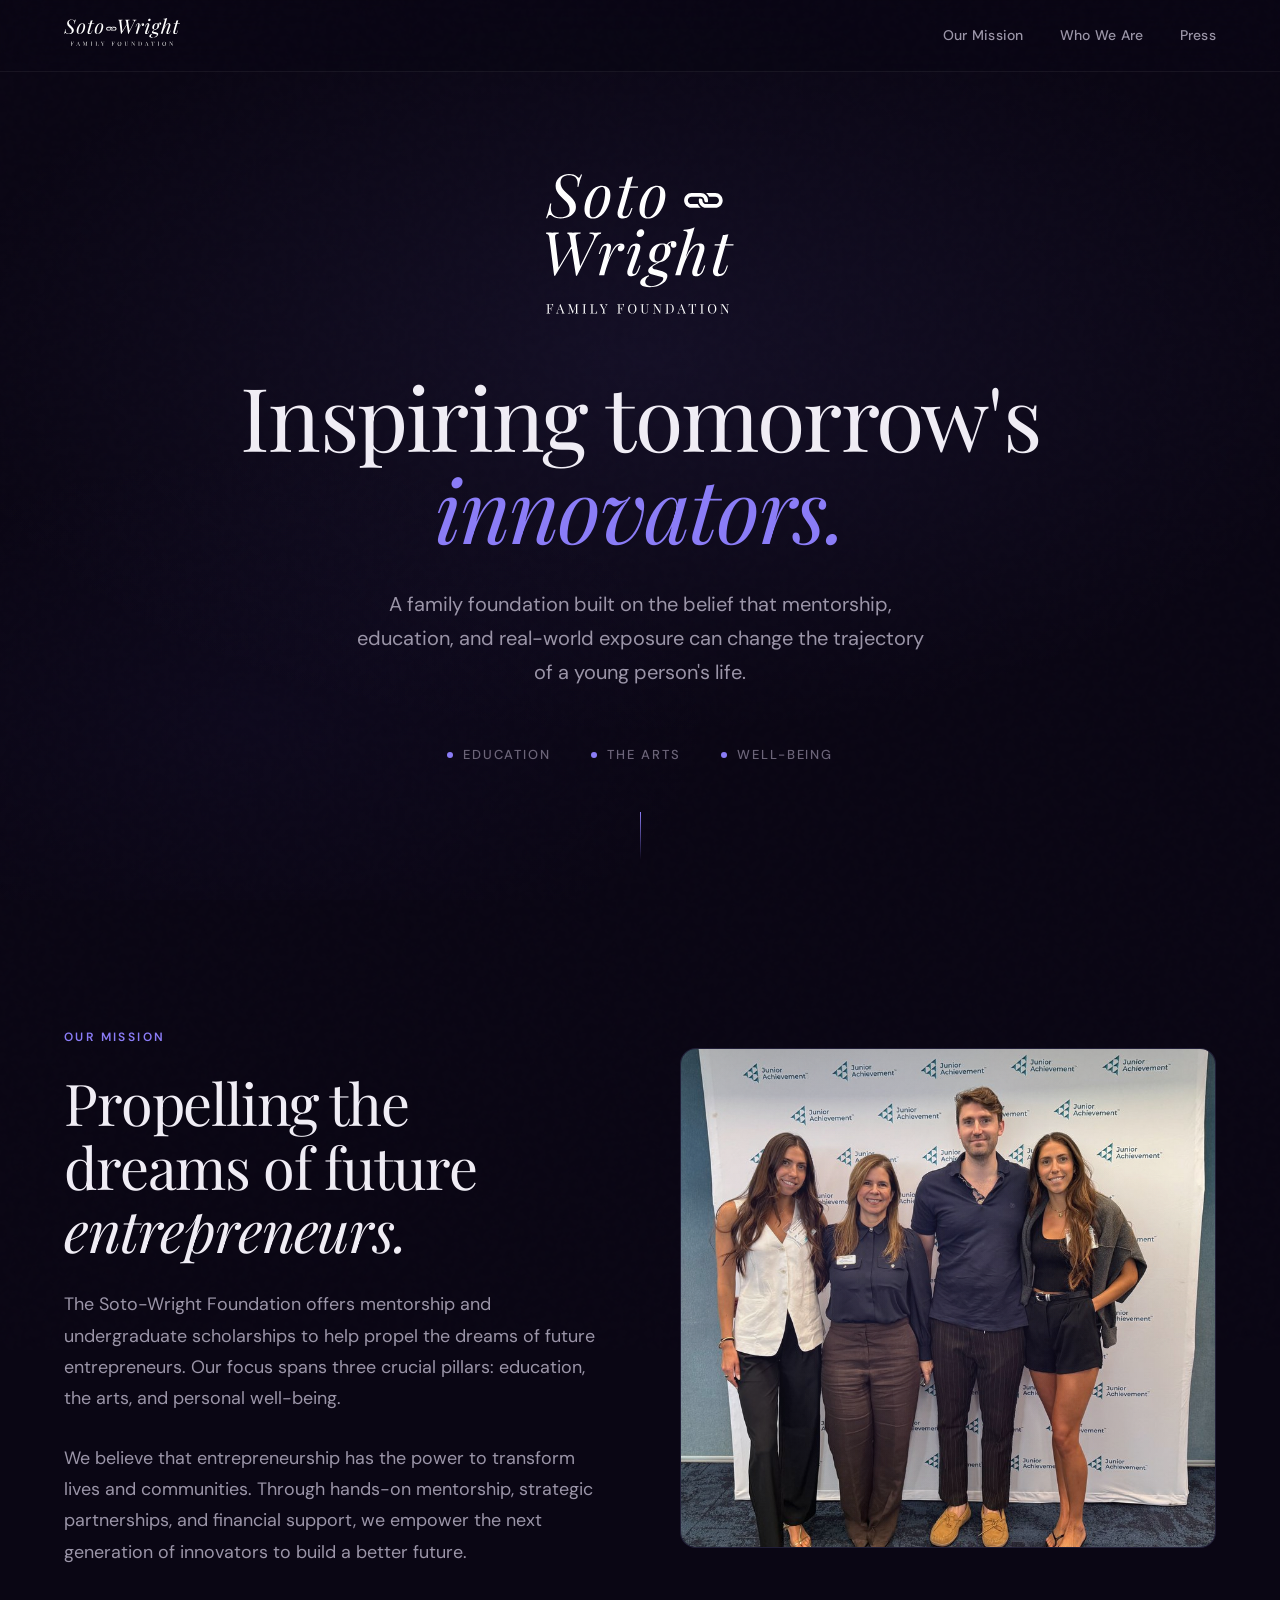
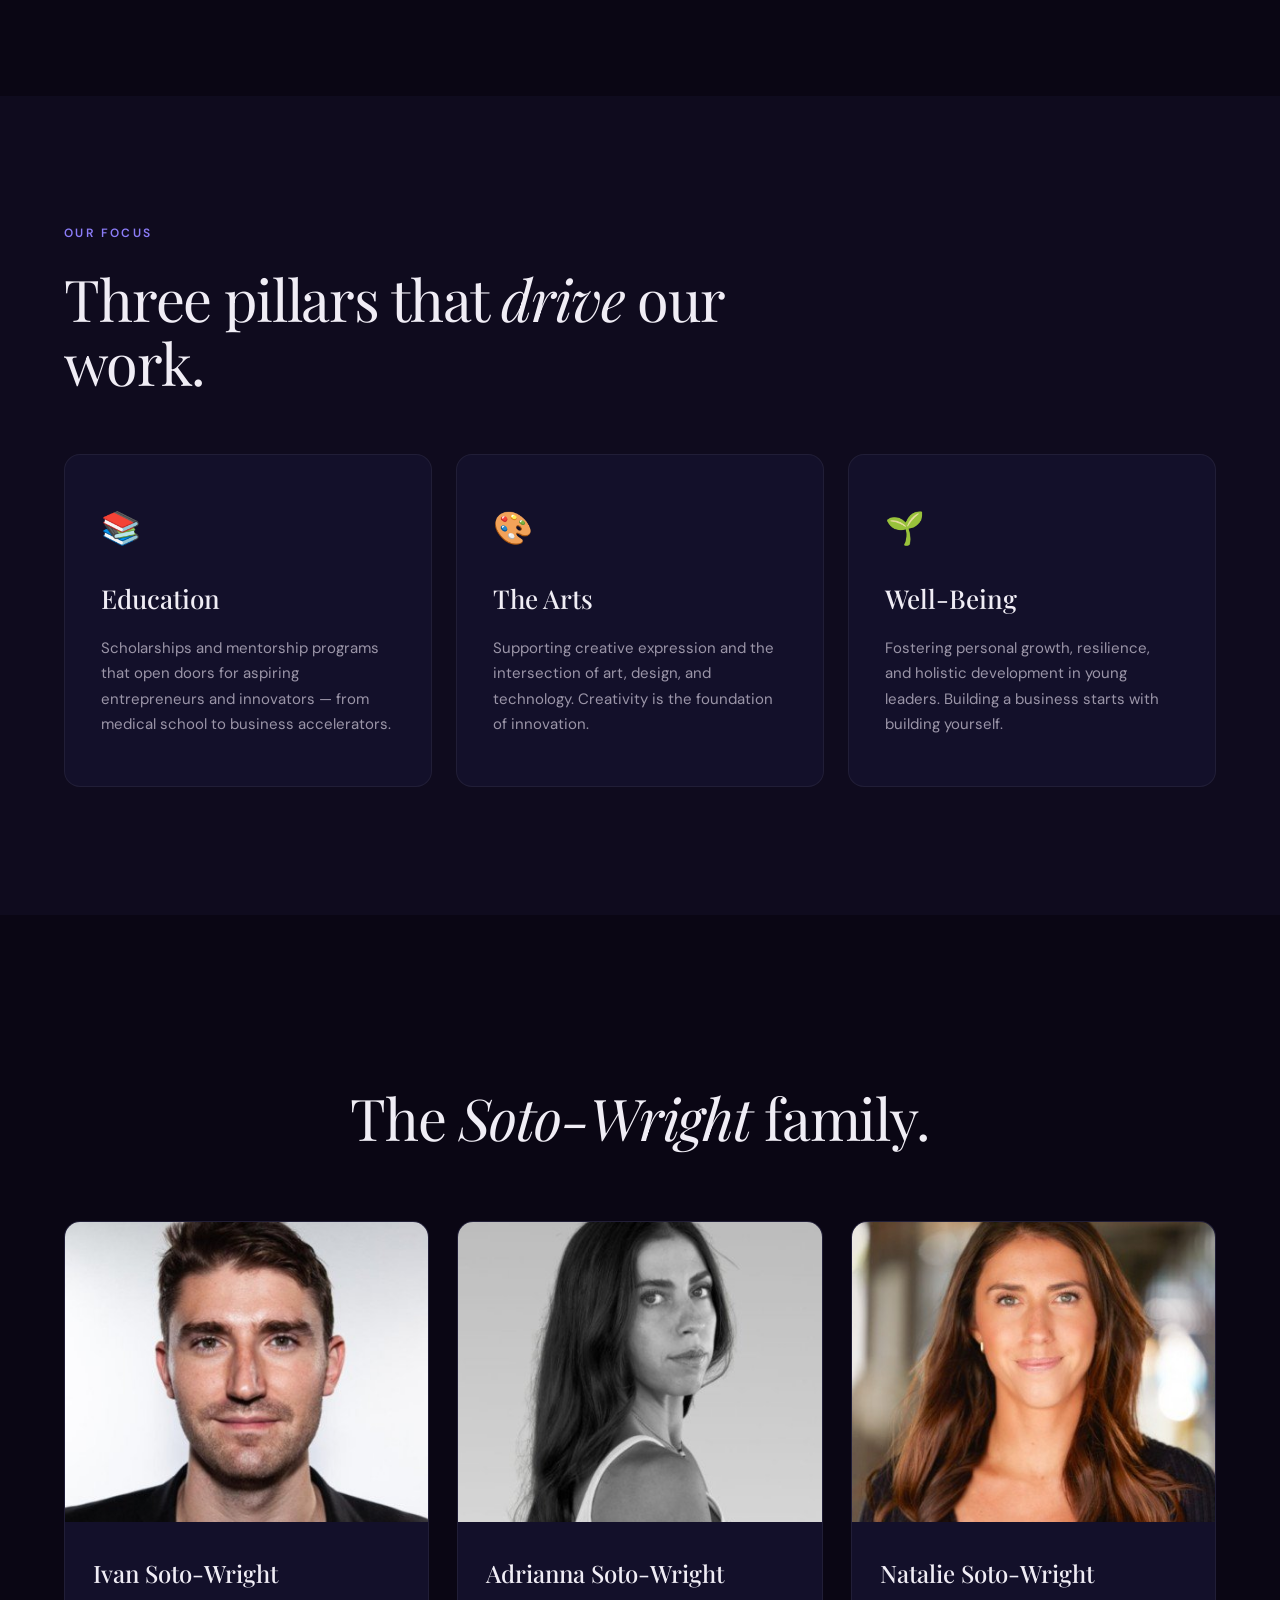
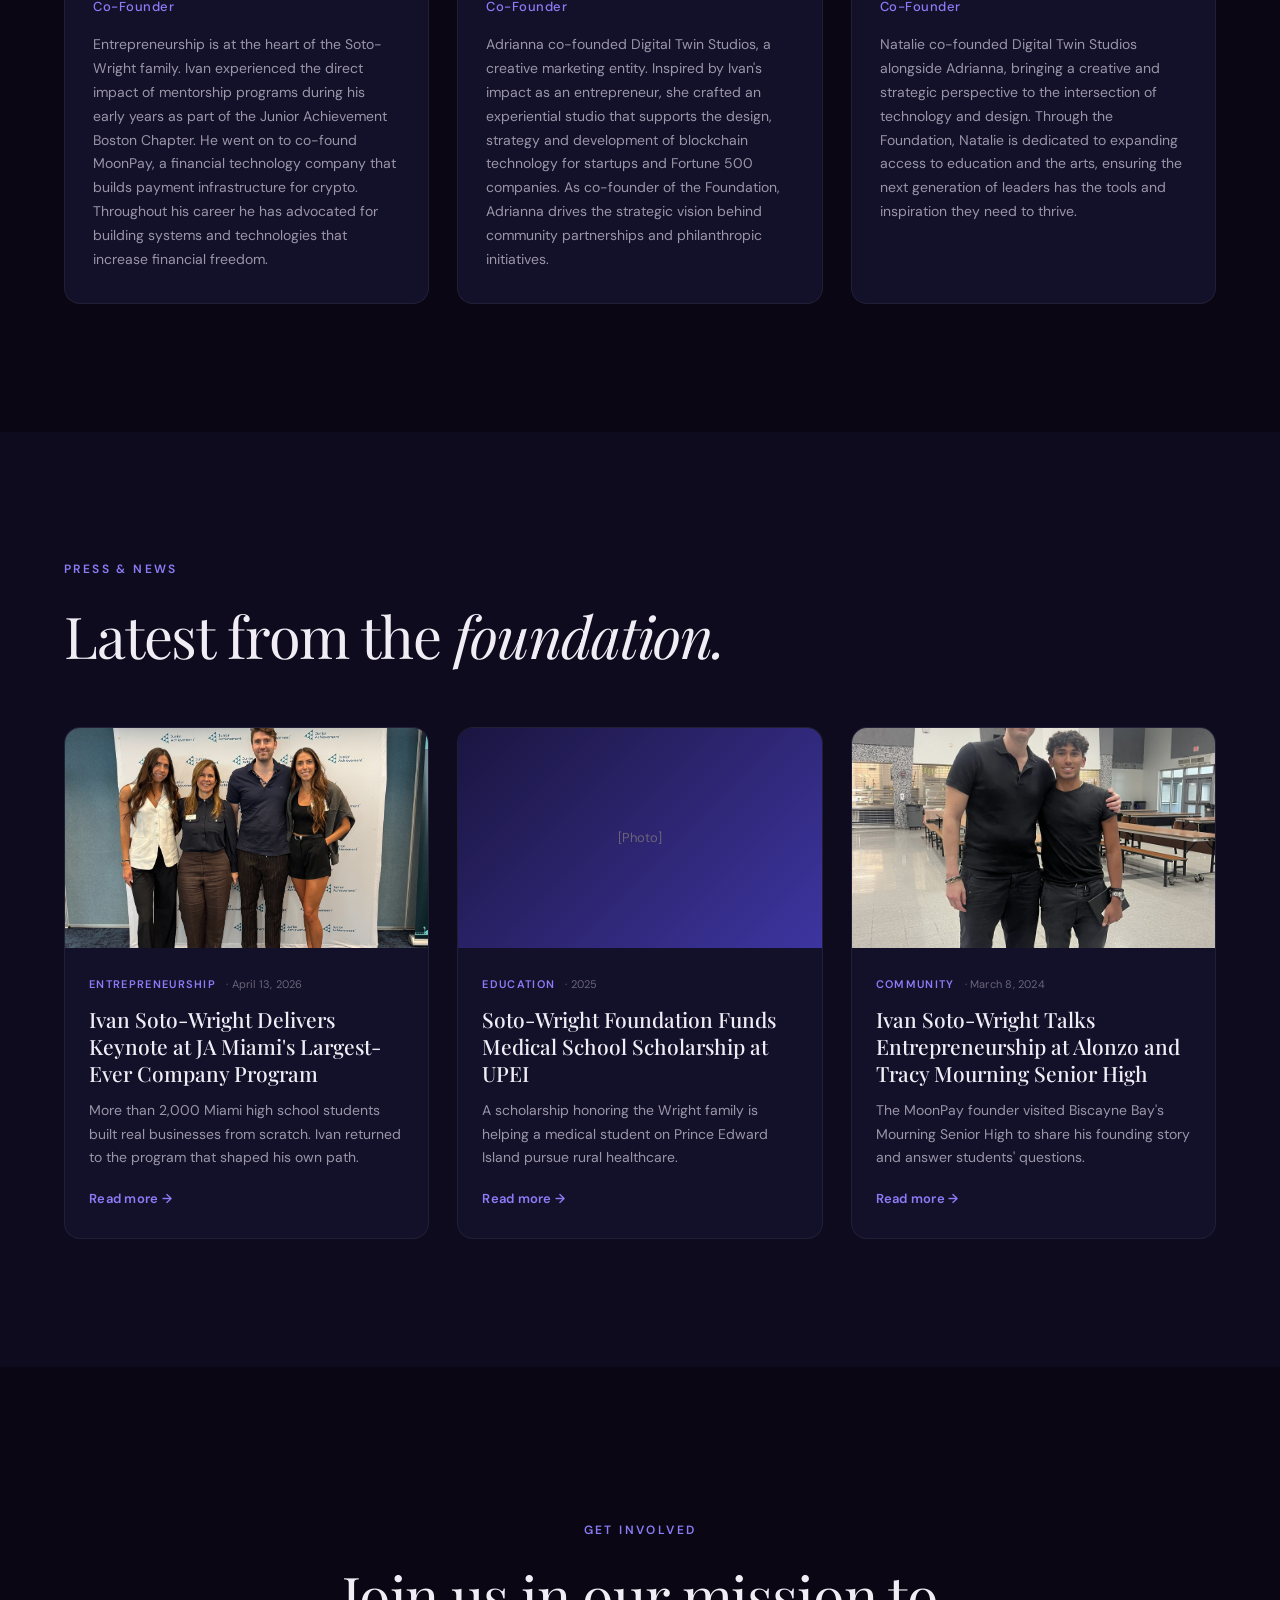
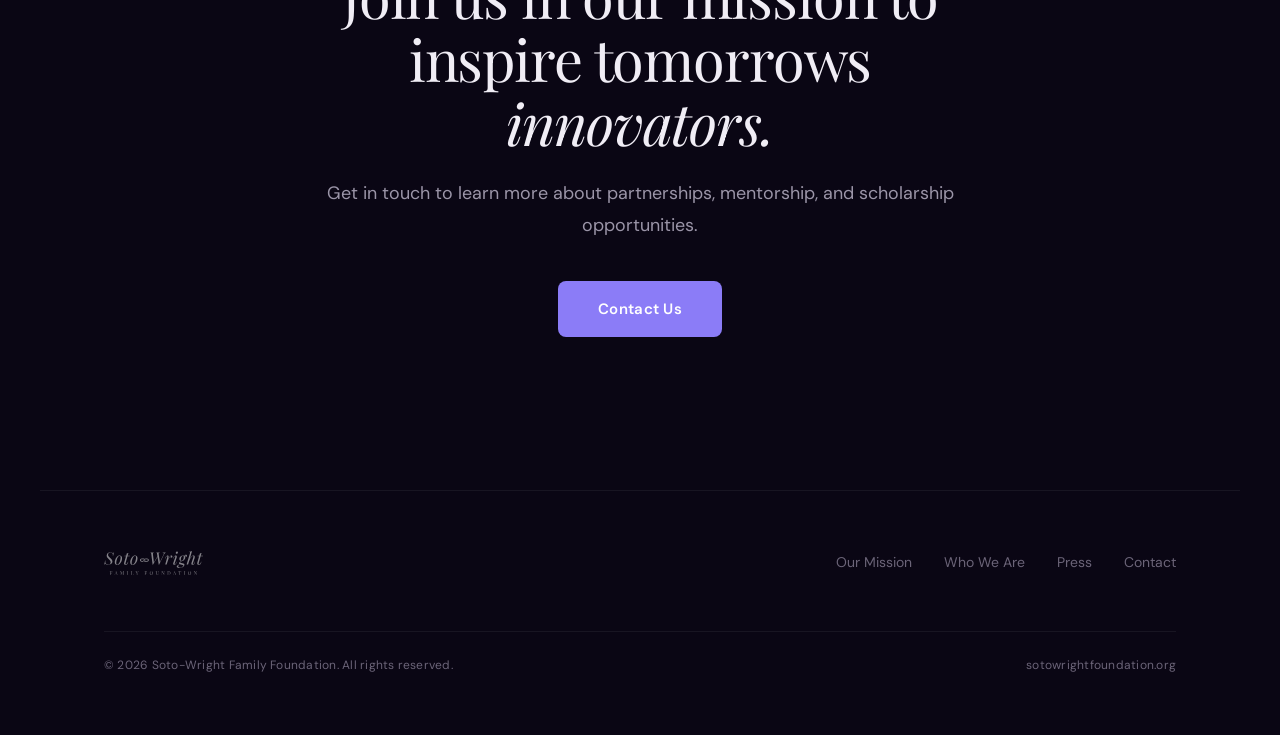
==== index.html @ e000f44b "Add files via upload" ====
<!DOCTYPE html>
<html lang="en">
<head>
<meta charset="UTF-8">
<meta name="viewport" content="width=device-width, initial-scale=1.0">
<title>Soto-Wright Foundation — Inspiring Tomorrow's Innovators</title>
<meta name="description" content="The Soto-Wright Foundation offers mentorship and scholarships to propel the dreams of future entrepreneurs. Founded by Ivan, Adrianna, and Natalie Soto-Wright.">
<meta name="keywords" content="Ivan Soto-Wright, Soto-Wright Foundation, MoonPay founder, philanthropy, entrepreneurship, mentorship, scholarships">
<link rel="preconnect" href="https://fonts.googleapis.com">
<link rel="preconnect" href="https://fonts.gstatic.com" crossorigin>
<link href="https://fonts.googleapis.com/css2?family=Playfair+Display:ital,wght@0,400;0,500;0,600;0,700;1,400;1,500&family=DM+Sans:ital,wght@0,300;0,400;0,500;0,600;1,300;1,400&display=swap" rel="stylesheet">
<style>
:root {
  --bg-primary: #0a0614;
  --bg-secondary: #0f0b1e;
  --bg-card: #13102a;
  --bg-card-hover: #1a1538;
  --text-primary: #f0edf5;
  --text-secondary: #9b95a8;
  --text-muted: #6b6478;
  --accent: #8b7cf7;
  --accent-soft: rgba(139, 124, 247, 0.12);
  --border: rgba(255,255,255,0.06);
  --border-hover: rgba(255,255,255,0.12);
  --font-display: 'Playfair Display', Georgia, serif;
  --font-body: 'DM Sans', -apple-system, sans-serif;
}

*, *::before, *::after { margin: 0; padding: 0; box-sizing: border-box; }

html {
  scroll-behavior: smooth;
  font-size: 16px;
  -webkit-font-smoothing: antialiased;
  -moz-osx-font-smoothing: grayscale;
}

body {
  font-family: var(--font-body);
  background: var(--bg-primary);
  color: var(--text-primary);
  overflow-x: hidden;
  line-height: 1.6;
}

/* ---- ANIMATIONS ---- */
@keyframes fadeUp {
  from { opacity: 0; transform: translateY(40px); }
  to { opacity: 1; transform: translateY(0); }
}
@keyframes fadeIn {
  from { opacity: 0; }
  to { opacity: 1; }
}
@keyframes slideInLeft {
  from { opacity: 0; transform: translateX(-30px); }
  to { opacity: 1; transform: translateX(0); }
}
@keyframes grain {
  0%, 100% { transform: translate(0,0); }
  10% { transform: translate(-5%,-10%); }
  30% { transform: translate(3%,-15%); }
  50% { transform: translate(-8%,5%); }
  70% { transform: translate(10%,10%); }
  90% { transform: translate(-3%,8%); }
}

.reveal {
  opacity: 0;
  transform: translateY(32px);
  transition: opacity 0.9s cubic-bezier(0.16, 1, 0.3, 1), transform 0.9s cubic-bezier(0.16, 1, 0.3, 1);
}
.reveal.visible {
  opacity: 1;
  transform: translateY(0);
}
.reveal-delay-1 { transition-delay: 0.1s; }
.reveal-delay-2 { transition-delay: 0.2s; }
.reveal-delay-3 { transition-delay: 0.3s; }
.reveal-delay-4 { transition-delay: 0.4s; }

/* ---- GRAIN OVERLAY ---- */
body::before {
  content: '';
  position: fixed;
  inset: -50%;
  width: 200%;
  height: 200%;
  background-image: url("data:image/svg+xml,%3Csvg viewBox='0 0 256 256' xmlns='http://www.w3.org/2000/svg'%3E%3Cfilter id='noise'%3E%3CfeTurbulence type='fractalNoise' baseFrequency='0.9' numOctaves='4' stitchTiles='stitch'/%3E%3C/filter%3E%3Crect width='100%25' height='100%25' filter='url(%23noise)' opacity='0.03'/%3E%3C/svg%3E");
  pointer-events: none;
  z-index: 9999;
  animation: grain 8s steps(10) infinite;
  opacity: 0.4;
}

/* ---- NAV ---- */
nav {
  position: fixed;
  top: 0;
  left: 0;
  right: 0;
  z-index: 1000;
  padding: 0 clamp(24px, 5vw, 80px);
  height: 72px;
  display: flex;
  align-items: center;
  justify-content: space-between;
  background: rgba(10, 6, 20, 0.85);
  backdrop-filter: blur(20px);
  border-bottom: 1px solid var(--border);
  animation: fadeIn 1s ease;
}
nav .logo svg { height: 28px; width: auto; }
nav .nav-links { display: flex; gap: 36px; align-items: center; }
nav .nav-links a {
  font-family: var(--font-body);
  font-size: 14px;
  font-weight: 500;
  color: var(--text-secondary);
  text-decoration: none;
  letter-spacing: 0.02em;
  transition: color 0.3s;
}
nav .nav-links a:hover { color: var(--text-primary); }

/* ---- HERO ---- */
.hero {
  min-height: 100vh;
  display: flex;
  flex-direction: column;
  justify-content: center;
  align-items: center;
  text-align: center;
  padding: 120px clamp(24px, 8vw, 160px) 80px;
  position: relative;
  overflow: hidden;
}
.hero::before {
  content: '';
  position: absolute;
  inset: 0;
  background:
    radial-gradient(ellipse 80% 60% at 50% 40%, rgba(139, 124, 247, 0.08) 0%, transparent 70%),
    radial-gradient(ellipse 60% 50% at 20% 80%, rgba(90, 70, 200, 0.05) 0%, transparent 60%);
  pointer-events: none;
}
.hero-logo {
  margin-bottom: 48px;
  animation: fadeIn 1.2s ease 0.2s both;
}
.hero-logo svg { height: 140px; width: auto; opacity: 0.9; }
.hero h1 {
  font-family: var(--font-display);
  font-size: clamp(42px, 7vw, 88px);
  font-weight: 400;
  line-height: 1.05;
  letter-spacing: -0.02em;
  max-width: 900px;
  animation: fadeUp 1s ease 0.4s both;
}
.hero h1 em {
  font-style: italic;
  color: var(--accent);
}
.hero-sub {
  margin-top: 32px;
  font-size: clamp(16px, 1.8vw, 20px);
  color: var(--text-secondary);
  max-width: 580px;
  line-height: 1.7;
  animation: fadeUp 1s ease 0.6s both;
}
.hero-pillars {
  margin-top: 56px;
  display: flex;
  gap: 40px;
  animation: fadeUp 1s ease 0.8s both;
}
.hero-pillars span {
  font-size: 13px;
  font-weight: 500;
  letter-spacing: 0.15em;
  text-transform: uppercase;
  color: var(--text-muted);
}
.hero-pillars span::before {
  content: '';
  display: inline-block;
  width: 6px;
  height: 6px;
  background: var(--accent);
  border-radius: 50%;
  margin-right: 10px;
  vertical-align: middle;
}
.hero-scroll {
  position: absolute;
  bottom: 40px;
  left: 50%;
  transform: translateX(-50%);
  animation: fadeIn 1s ease 1.2s both;
}
.hero-scroll span {
  display: block;
  width: 1px;
  height: 48px;
  background: linear-gradient(to bottom, var(--accent), transparent);
  margin: 0 auto;
}

/* ---- SECTION SHARED ---- */
section {
  padding: clamp(80px, 10vw, 140px) clamp(24px, 5vw, 80px);
}
.section-label {
  font-size: 12px;
  font-weight: 600;
  letter-spacing: 0.2em;
  text-transform: uppercase;
  color: var(--accent);
  margin-bottom: 24px;
}
.section-title {
  font-family: var(--font-display);
  font-size: clamp(32px, 4.5vw, 60px);
  font-weight: 400;
  line-height: 1.1;
  letter-spacing: -0.02em;
  max-width: 800px;
}
.section-title em { font-style: italic; }
.section-body {
  font-size: clamp(16px, 1.4vw, 19px);
  color: var(--text-secondary);
  line-height: 1.75;
  max-width: 680px;
  margin-top: 28px;
}

/* ---- MISSION ---- */
.mission {
  max-width: 1200px;
  margin: 0 auto;
  display: grid;
  grid-template-columns: 1fr 1fr;
  gap: 80px;
  align-items: center;
}
.mission-visual {
  position: relative;
  height: 500px;
  border-radius: 16px;
  overflow: hidden;
  background: var(--bg-card);
  border: 1px solid var(--border);
}
.mission-visual::before {
  content: '';
  position: absolute;
  inset: 0;
  background:
    radial-gradient(circle at 30% 40%, rgba(139, 124, 247, 0.15) 0%, transparent 60%),
    radial-gradient(circle at 70% 70%, rgba(90, 60, 180, 0.1) 0%, transparent 50%);
}
.mission-quote {
  position: absolute;
  bottom: 40px;
  left: 40px;
  right: 40px;
  font-family: var(--font-display);
  font-size: 22px;
  font-style: italic;
  line-height: 1.5;
  color: var(--text-primary);
  opacity: 0.8;
}

/* ---- PILLARS ---- */
.pillars-section { background: var(--bg-secondary); }
.pillars-grid {
  max-width: 1200px;
  margin: 60px auto 0;
  display: grid;
  grid-template-columns: repeat(3, 1fr);
  gap: 24px;
}
.pillar-card {
  background: var(--bg-card);
  border: 1px solid var(--border);
  border-radius: 16px;
  padding: 48px 36px;
  transition: border-color 0.4s, background 0.4s, transform 0.4s;
  display: flex;
  flex-direction: column;
}
.pillar-card:hover {
  border-color: var(--border-hover);
  background: var(--bg-card-hover);
  transform: translateY(-4px);
}
.pillar-icon {
  font-size: 32px;
  margin-bottom: 24px;
  display: block;
}
.pillar-card h3 {
  font-family: var(--font-display);
  font-size: 26px;
  font-weight: 500;
  margin-bottom: 16px;
}
.pillar-card p {
  font-size: 15px;
  color: var(--text-secondary);
  line-height: 1.7;
  flex: 1;
}

/* ---- WHO WE ARE ---- */
.who-section { max-width: 1200px; margin: 0 auto; }
.who-header { text-align: center; margin-bottom: 72px; }
.who-header .section-title { margin: 0 auto; }
.who-grid {
  display: grid;
  grid-template-columns: repeat(3, 1fr);
  gap: 28px;
}
.who-card {
  background: var(--bg-card);
  border: 1px solid var(--border);
  border-radius: 16px;
  overflow: hidden;
  transition: border-color 0.4s, transform 0.4s;
}
.who-card:hover {
  border-color: var(--border-hover);
  transform: translateY(-4px);
}
.who-photo {
  height: 300px;
  background: linear-gradient(135deg, var(--bg-card) 0%, #1e1840 50%, #2a2060 100%);
  display: flex;
  align-items: center;
  justify-content: center;
  font-size: 14px;
  color: var(--text-muted);
  letter-spacing: 0.05em;
}
.who-info { padding: 32px 28px; }
.who-info h3 {
  font-family: var(--font-display);
  font-size: 24px;
  font-weight: 500;
  margin-bottom: 4px;
}
.who-info .role {
  font-size: 13px;
  color: var(--accent);
  font-weight: 500;
  letter-spacing: 0.04em;
  margin-bottom: 16px;
  display: block;
}
.who-info p {
  font-size: 14px;
  color: var(--text-secondary);
  line-height: 1.7;
}

/* ---- PRESS / BLOG ---- */
.press-section { background: var(--bg-secondary); }
.press-header {
  max-width: 1200px;
  margin: 0 auto 60px;
  display: flex;
  justify-content: space-between;
  align-items: flex-end;
}
.press-grid {
  max-width: 1200px;
  margin: 0 auto;
  display: grid;
  grid-template-columns: repeat(3, 1fr);
  gap: 28px;
}
.press-card {
  background: var(--bg-card);
  border: 1px solid var(--border);
  border-radius: 16px;
  overflow: hidden;
  text-decoration: none;
  color: inherit;
  transition: border-color 0.4s, transform 0.4s;
  display: block;
}
.press-card:hover {
  border-color: var(--border-hover);
  transform: translateY(-4px);
}
.press-img {
  height: 220px;
  background: linear-gradient(135deg, #1a1540, #2d2570, #3d35a0);
  display: flex;
  align-items: center;
  justify-content: center;
  font-size: 13px;
  color: var(--text-muted);
  position: relative;
  overflow: hidden;
}
.press-img img {
  width: 100%;
  height: 100%;
  object-fit: cover;
}
.press-card-body { padding: 28px 24px; }
.press-tag {
  font-size: 11px;
  font-weight: 600;
  letter-spacing: 0.12em;
  text-transform: uppercase;
  color: var(--accent);
  margin-bottom: 12px;
  display: flex;
  align-items: center;
  gap: 10px;
}
.press-tag .date {
  color: var(--text-muted);
  font-weight: 400;
  letter-spacing: 0.02em;
  text-transform: none;
}
.press-card-body h3 {
  font-family: var(--font-display);
  font-size: 21px;
  font-weight: 500;
  line-height: 1.3;
  margin-bottom: 12px;
}
.press-card-body p {
  font-size: 14px;
  color: var(--text-secondary);
  line-height: 1.65;
  margin-bottom: 16px;
}
.read-more {
  font-size: 13px;
  font-weight: 600;
  color: var(--accent);
  letter-spacing: 0.02em;
}

/* ---- CTA ---- */
.cta-section {
  text-align: center;
  max-width: 800px;
  margin: 0 auto;
  padding: clamp(100px, 12vw, 180px) clamp(24px, 5vw, 80px);
}
.cta-section .section-title { margin: 0 auto 24px; }
.cta-btn {
  display: inline-block;
  margin-top: 40px;
  padding: 16px 40px;
  background: var(--accent);
  color: #fff;
  font-family: var(--font-body);
  font-size: 15px;
  font-weight: 600;
  text-decoration: none;
  border-radius: 8px;
  letter-spacing: 0.02em;
  transition: background 0.3s, transform 0.3s;
}
.cta-btn:hover { background: #7b6be7; transform: translateY(-2px); }

/* ---- FOOTER ---- */
footer {
  padding: 60px clamp(24px, 5vw, 80px);
  border-top: 1px solid var(--border);
  max-width: 1200px;
  margin: 0 auto;
}
.footer-top {
  display: flex;
  justify-content: space-between;
  align-items: flex-start;
  margin-bottom: 48px;
}
.footer-logo svg { height: 24px; opacity: 0.5; }
.footer-links { display: flex; gap: 32px; }
.footer-links a {
  font-size: 14px;
  color: var(--text-muted);
  text-decoration: none;
  transition: color 0.3s;
}
.footer-links a:hover { color: var(--text-secondary); }
.footer-bottom {
  display: flex;
  justify-content: space-between;
  align-items: center;
  padding-top: 24px;
  border-top: 1px solid var(--border);
}
.footer-bottom span {
  font-size: 12px;
  color: var(--text-muted);
  letter-spacing: 0.02em;
}

/* ---- HAMBURGER ---- */
.hamburger { display: none; background: none; border: none; cursor: pointer; padding: 8px; position: relative; width: 36px; height: 36px; }
.hamburger i { position: absolute; left: 6px; width: 24px; height: 1.5px; background: var(--text-secondary); border-radius: 2px; transition: all 0.35s cubic-bezier(0.4,0,0.2,1); }
.hamburger i:nth-child(1) { top: 10px; }
.hamburger i:nth-child(2) { top: 17px; }
.hamburger i:nth-child(3) { top: 24px; }
.hamburger.open i:nth-child(1) { top: 17px; transform: rotate(45deg); }
.hamburger.open i:nth-child(2) { opacity: 0; }
.hamburger.open i:nth-child(3) { top: 17px; transform: rotate(-45deg); }

/* ---- MOBILE MENU OVERLAY ---- */
.mobile-menu { position: fixed; inset: 0; z-index: 999; background: var(--bg-primary); display: flex; flex-direction: column; align-items: center; justify-content: center; gap: 36px; opacity: 0; pointer-events: none; transition: opacity 0.4s cubic-bezier(0.4,0,0.2,1); }
.mobile-menu.open { opacity: 1; pointer-events: auto; }
.mobile-menu a { font-family: var(--font-display); font-size: 32px; font-weight: 400; font-style: italic; color: var(--text-primary); text-decoration: none; opacity: 0; transform: translateY(20px); transition: opacity 0.5s, transform 0.5s, color 0.3s; }
.mobile-menu.open a { opacity: 1; transform: translateY(0); }
.mobile-menu.open a:nth-child(1) { transition-delay: 0.1s; }
.mobile-menu.open a:nth-child(2) { transition-delay: 0.18s; }
.mobile-menu.open a:nth-child(3) { transition-delay: 0.26s; }
.mobile-menu a:hover { color: var(--accent); }

/* ---- RESPONSIVE ---- */
@media (max-width: 900px) {
  .mission { grid-template-columns: 1fr; gap: 40px; }
  .mission-visual { height: 300px; }
  .pillars-grid, .who-grid, .press-grid { grid-template-columns: 1fr; }
  .hero-pillars { flex-direction: column; gap: 16px; align-items: center; }
  .press-header { flex-direction: column; align-items: flex-start; gap: 16px; }
  .footer-top { flex-direction: column; gap: 24px; }
  nav .nav-links { display: none; }
  .hamburger { display: flex; }
}
</style>
</head>
<body>

<!-- NAV -->
<nav>
  <a href="/" class="logo" aria-label="Soto-Wright Foundation Home">
    <img src="assets/logo-horizontal-dark.svg" alt="Soto-Wright Foundation" style="height:28px;">
  </a>
  <div class="nav-links">
    <a href="#mission">Our Mission</a>
    <a href="#who">Who We Are</a>
    <a href="#press">Press</a>
  </div>
  <button class="hamburger" id="hamburger" aria-label="Menu">
    <i></i><i></i><i></i>
  </button>
</nav>

<!-- MOBILE MENU -->
<div class="mobile-menu" id="mobileMenu">
  <a href="#mission" class="mobile-nav-link">Our Mission</a>
  <a href="#who" class="mobile-nav-link">Who We Are</a>
  <a href="#press" class="mobile-nav-link">Press</a>
</div>

<!-- HERO -->
<section class="hero" id="home">
  <div class="hero-logo">
    <img src="assets/logo-stacked-dark.svg" alt="Soto-Wright Family Foundation" style="height:140px;">
  </div>
  <h1>Inspiring tomorrow's <em>innovators.</em></h1>
  <p class="hero-sub">A family foundation built on the belief that mentorship, education, and real-world exposure can change the trajectory of a young person's life.</p>
  <div class="hero-pillars">
    <span>Education</span>
    <span>The Arts</span>
    <span>Well-Being</span>
  </div>
  <div class="hero-scroll"><span></span></div>
</section>

<!-- MISSION -->
<section id="mission">
  <div class="mission">
    <div>
      <div class="section-label reveal">Our Mission</div>
      <h2 class="section-title reveal reveal-delay-1">Propelling the dreams of future <em>entrepreneurs.</em></h2>
      <p class="section-body reveal reveal-delay-2">The Soto-Wright Foundation offers mentorship and undergraduate scholarships to help propel the dreams of future entrepreneurs. Our focus spans three crucial pillars: education, the arts, and personal well-being.</p>
      <p class="section-body reveal reveal-delay-3">We believe that entrepreneurship has the power to transform lives and communities. Through hands-on mentorship, strategic partnerships, and financial support, we empower the next generation of innovators to build a better future.</p>
    </div>
    <div class="mission-visual reveal reveal-delay-2" style="padding:0;overflow:hidden;">
      <img src="assets/ja-event.jpg" alt="Soto-Wright family at Junior Achievement Miami" style="width:100%;height:100%;object-fit:cover;">
    </div>
  </div>
</section>

<!-- PILLARS -->
<section class="pillars-section" id="pillars">
  <div style="max-width:1200px;margin:0 auto;">
    <div class="section-label reveal">Our Focus</div>
    <h2 class="section-title reveal reveal-delay-1">Three pillars that <em>drive</em> our work.</h2>
  </div>
  <div class="pillars-grid">
    <div class="pillar-card reveal reveal-delay-1">
      <span class="pillar-icon">📚</span>
      <h3>Education</h3>
      <p>Scholarships and mentorship programs that open doors for aspiring entrepreneurs and innovators — from medical school to business accelerators.</p>
    </div>
    <div class="pillar-card reveal reveal-delay-2">
      <span class="pillar-icon">🎨</span>
      <h3>The Arts</h3>
      <p>Supporting creative expression and the intersection of art, design, and technology. Creativity is the foundation of innovation.</p>
    </div>
    <div class="pillar-card reveal reveal-delay-3">
      <span class="pillar-icon">🌱</span>
      <h3>Well-Being</h3>
      <p>Fostering personal growth, resilience, and holistic development in young leaders. Building a business starts with building yourself.</p>
    </div>
  </div>
</section>

<!-- WHO WE ARE -->
<section id="who">
  <div class="who-section">
    <div class="who-header">
      <div class="section-label reveal">Who We Are</div>
      <h2 class="section-title reveal reveal-delay-1">The <em>Soto-Wright</em> family.</h2>
    </div>
    <div class="who-grid">

      <div class="who-card reveal reveal-delay-1">
        <div class="who-photo"><img src="assets/ivan-headshot.jpg" alt="Ivan Soto-Wright" style="width:100%;height:100%;object-fit:cover;"></div>
        <div class="who-info">
          <h3>Ivan Soto-Wright</h3>
          <span class="role">Co-Founder</span>
          <p>Entrepreneurship is at the heart of the Soto-Wright family. Ivan experienced the direct impact of mentorship programs during his early years as part of the Junior Achievement Boston Chapter. He went on to co-found MoonPay, a financial technology company that builds payment infrastructure for crypto. Throughout his career he has advocated for building systems and technologies that increase financial freedom.</p>
        </div>
      </div>

      <div class="who-card reveal reveal-delay-2">
        <div class="who-photo"><img src="assets/adrianna-headshot.jpg" alt="Adrianna Soto-Wright" style="width:100%;height:100%;object-fit:cover;"></div>
        <div class="who-info">
          <h3>Adrianna Soto-Wright</h3>
          <span class="role">Co-Founder</span>
          <p>Adrianna co-founded Digital Twin Studios, a creative marketing entity. Inspired by Ivan's impact as an entrepreneur, she crafted an experiential studio that supports the design, strategy and development of blockchain technology for startups and Fortune 500 companies. As co-founder of the Foundation, Adrianna drives the strategic vision behind community partnerships and philanthropic initiatives.</p>
        </div>
      </div>

      <div class="who-card reveal reveal-delay-3">
        <div class="who-photo"><img src="assets/natalie-headshot.jpg" alt="Natalie Soto-Wright" style="width:100%;height:100%;object-fit:cover;"></div>
        <div class="who-info">
          <h3>Natalie Soto-Wright</h3>
          <span class="role">Co-Founder</span>
          <p>Natalie co-founded Digital Twin Studios alongside Adrianna, bringing a creative and strategic perspective to the intersection of technology and design. Through the Foundation, Natalie is dedicated to expanding access to education and the arts, ensuring the next generation of leaders has the tools and inspiration they need to thrive.</p>
        </div>
      </div>

    </div>
  </div>
</section>

<!-- PRESS -->
<section class="press-section" id="press">
  <div class="press-header">
    <div>
      <div class="section-label reveal">Press & News</div>
      <h2 class="section-title reveal reveal-delay-1">Latest from the <em>foundation.</em></h2>
    </div>
  </div>
  <div class="press-grid">

    <a href="press/ivan-soto-wright-ja-miami-keynote-2026.html" class="press-card reveal reveal-delay-1">
      <div class="press-img"><img src="assets/ja-event.jpg" alt="Junior Achievement Miami Company Program Competition"></div>
      <div class="press-card-body">
        <div class="press-tag">Entrepreneurship <span class="date">· April 13, 2026</span></div>
        <h3>Ivan Soto-Wright Delivers Keynote at JA Miami's Largest-Ever Company Program</h3>
        <p>More than 2,000 Miami high school students built real businesses from scratch. Ivan returned to the program that shaped his own path.</p>
        <span class="read-more">Read more →</span>
      </div>
    </a>

    <a href="press/soto-wright-foundation-upei-medical-scholarship.html" class="press-card reveal reveal-delay-2">
      <div class="press-img">[Photo]</div>
      <div class="press-card-body">
        <div class="press-tag">Education <span class="date">· 2025</span></div>
        <h3>Soto-Wright Foundation Funds Medical School Scholarship at UPEI</h3>
        <p>A scholarship honoring the Wright family is helping a medical student on Prince Edward Island pursue rural healthcare.</p>
        <span class="read-more">Read more →</span>
      </div>
    </a>

    <a href="press/ivan-soto-wright-tracy-mourning-high-school.html" class="press-card reveal reveal-delay-3">
      <div class="press-img">
        <img src="assets/ivan_tracy_mourning.jpg" alt="Ivan Soto-Wright with student at Alonzo and Tracy Mourning Senior High School">
      </div>
      <div class="press-card-body">
        <div class="press-tag">Community <span class="date">· March 8, 2024</span></div>
        <h3>Ivan Soto-Wright Talks Entrepreneurship at Alonzo and Tracy Mourning Senior High</h3>
        <p>The MoonPay founder visited Biscayne Bay's Mourning Senior High to share his founding story and answer students' questions.</p>
        <span class="read-more">Read more →</span>
      </div>
    </a>

  </div>
</section>

<!-- CTA -->
<section class="cta-section">
  <div class="section-label reveal">Get Involved</div>
  <h2 class="section-title reveal reveal-delay-1">Join us in our mission to inspire tomorrows <em>innovators.</em></h2>
  <p class="section-body reveal reveal-delay-2" style="margin:20px auto 0;text-align:center;">Get in touch to learn more about partnerships, mentorship, and scholarship opportunities.</p>
  <a href="mailto:support@navihold.vc" class="cta-btn reveal reveal-delay-3">Contact Us</a>
</section>

<!-- FOOTER -->
<footer>
  <div class="footer-top">
    <div class="footer-logo">
      <img src="assets/logo-horizontal-dark.svg" alt="Soto-Wright Foundation" style="height:24px;opacity:0.5;">
    </div>
    <div class="footer-links">
      <a href="#mission">Our Mission</a>
      <a href="#who">Who We Are</a>
      <a href="#press">Press</a>
      <a href="mailto:support@navihold.vc">Contact</a>
    </div>
  </div>
  <div class="footer-bottom">
    <span>© 2026 Soto-Wright Family Foundation. All rights reserved.</span>
    <span>sotowrightfoundation.org</span>
  </div>
</footer>

<!-- SCROLL REVEAL -->
<script>
const observer = new IntersectionObserver((entries) => {
  entries.forEach(entry => {
    if (entry.isIntersecting) {
      entry.target.classList.add('visible');
    }
  });
}, { threshold: 0.1, rootMargin: '0px 0px -40px 0px' });

document.querySelectorAll('.reveal').forEach(el => observer.observe(el));

// Smooth nav scroll
document.querySelectorAll('nav a[href^="#"], .mobile-nav-link').forEach(a => {
  a.addEventListener('click', e => {
    e.preventDefault();
    const target = document.querySelector(a.getAttribute('href'));
    if (target) target.scrollIntoView({ behavior: 'smooth' });
    // Close mobile menu
    document.getElementById('hamburger').classList.remove('open');
    document.getElementById('mobileMenu').classList.remove('open');
  });
});

// Hamburger toggle
document.getElementById('hamburger').addEventListener('click', () => {
  document.getElementById('hamburger').classList.toggle('open');
  document.getElementById('mobileMenu').classList.toggle('open');
});
</script>

</body>
</html>
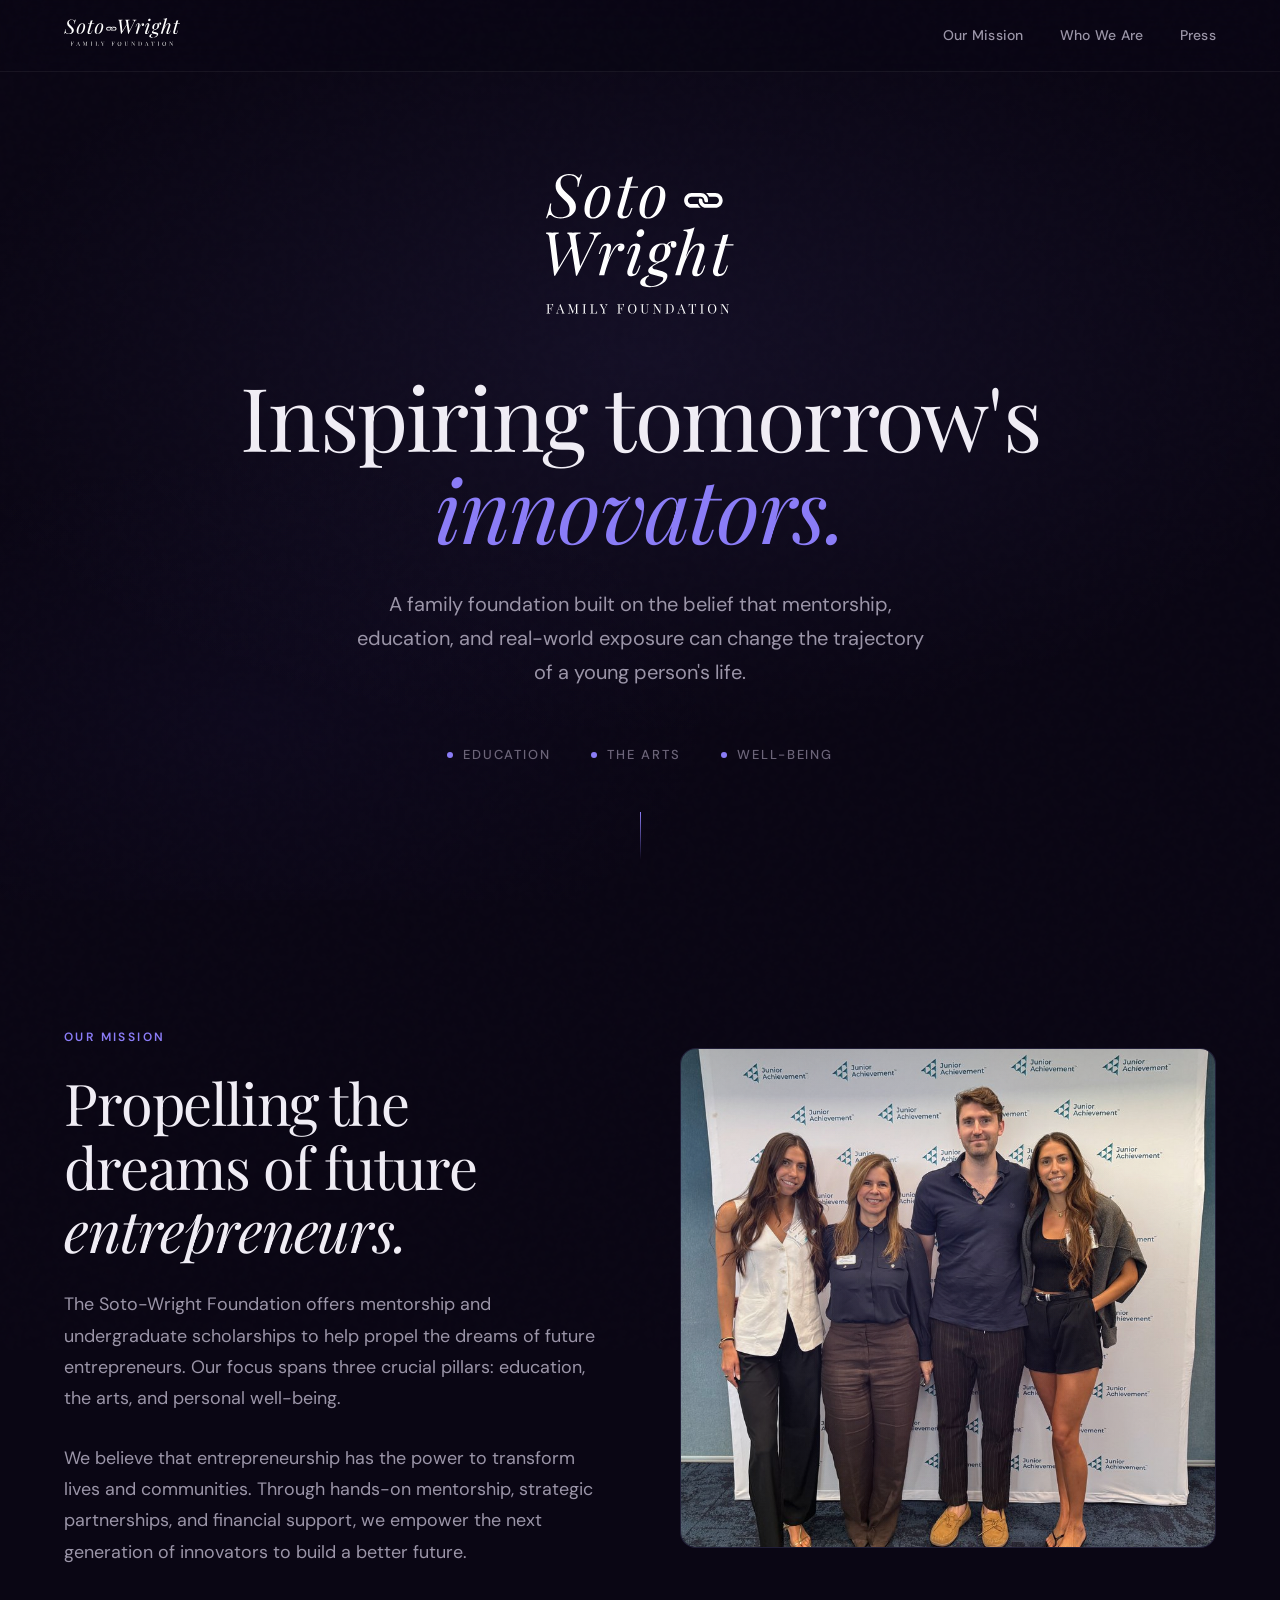
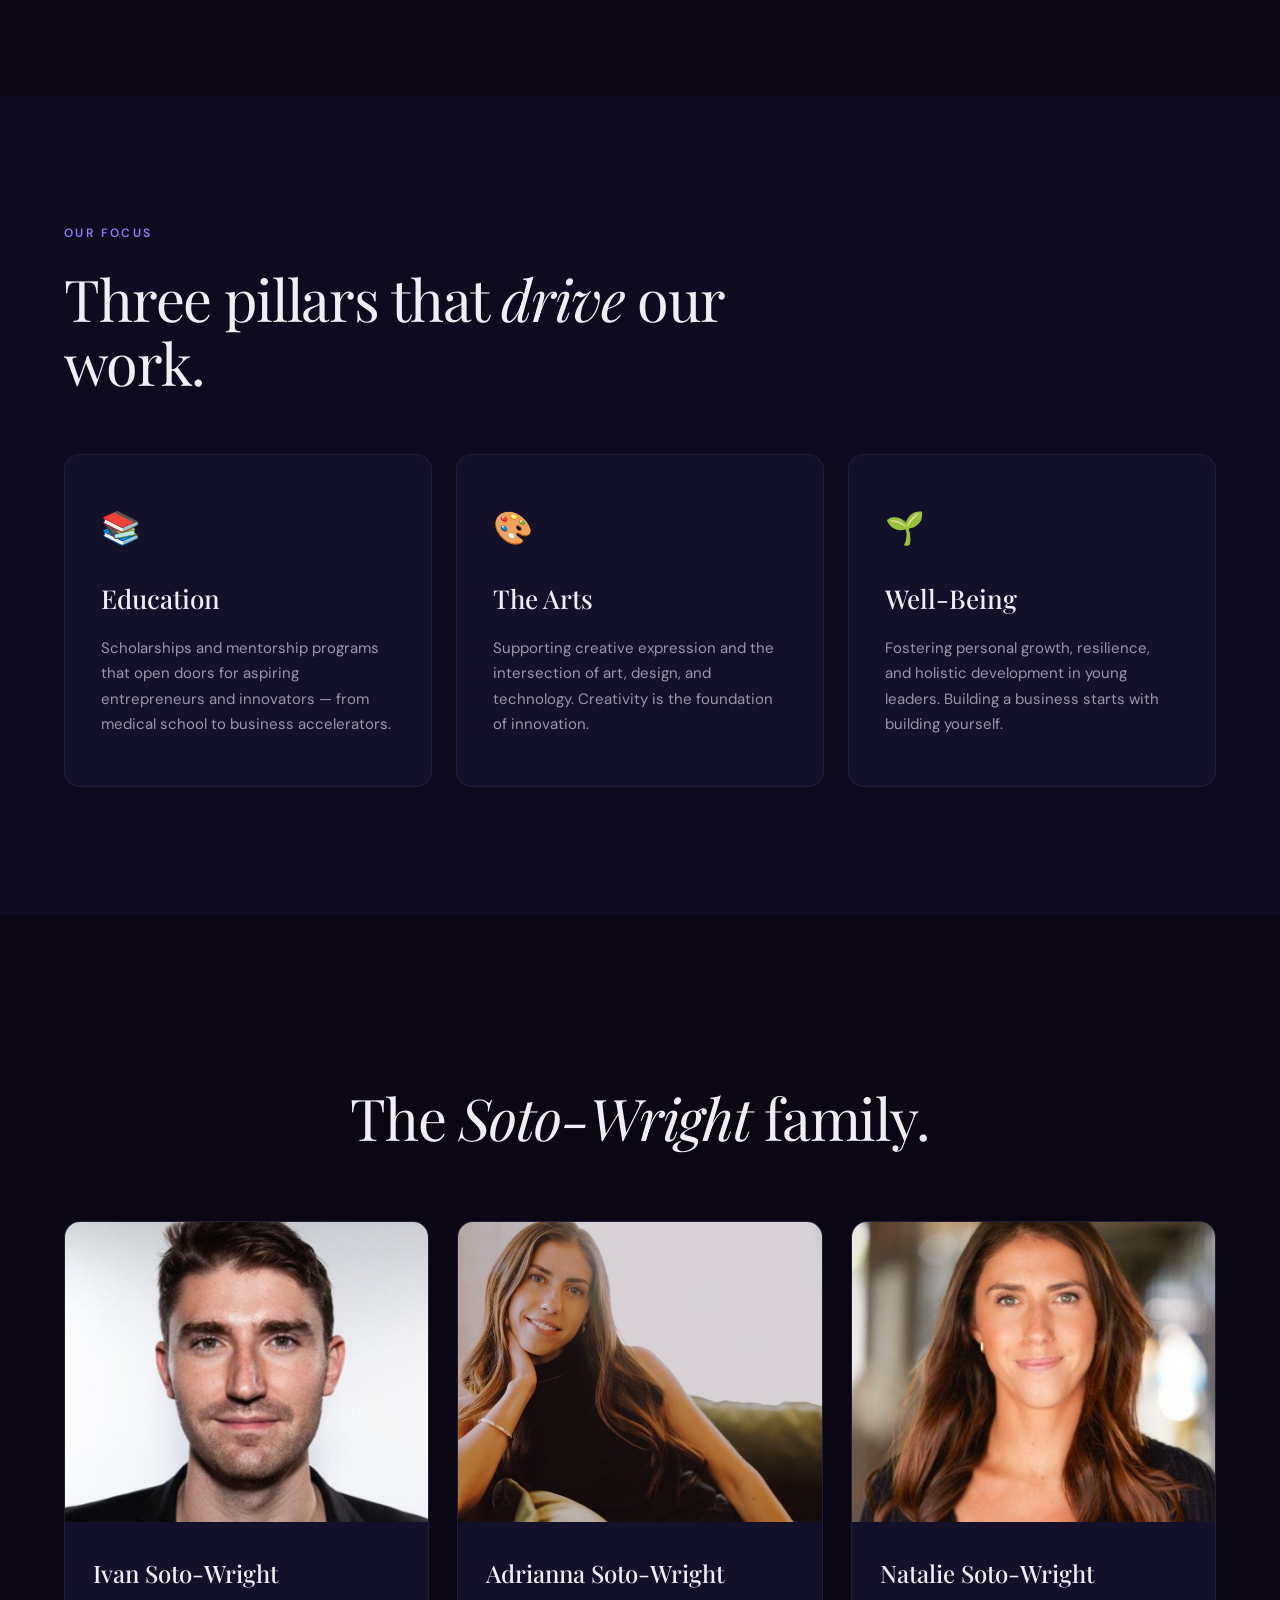
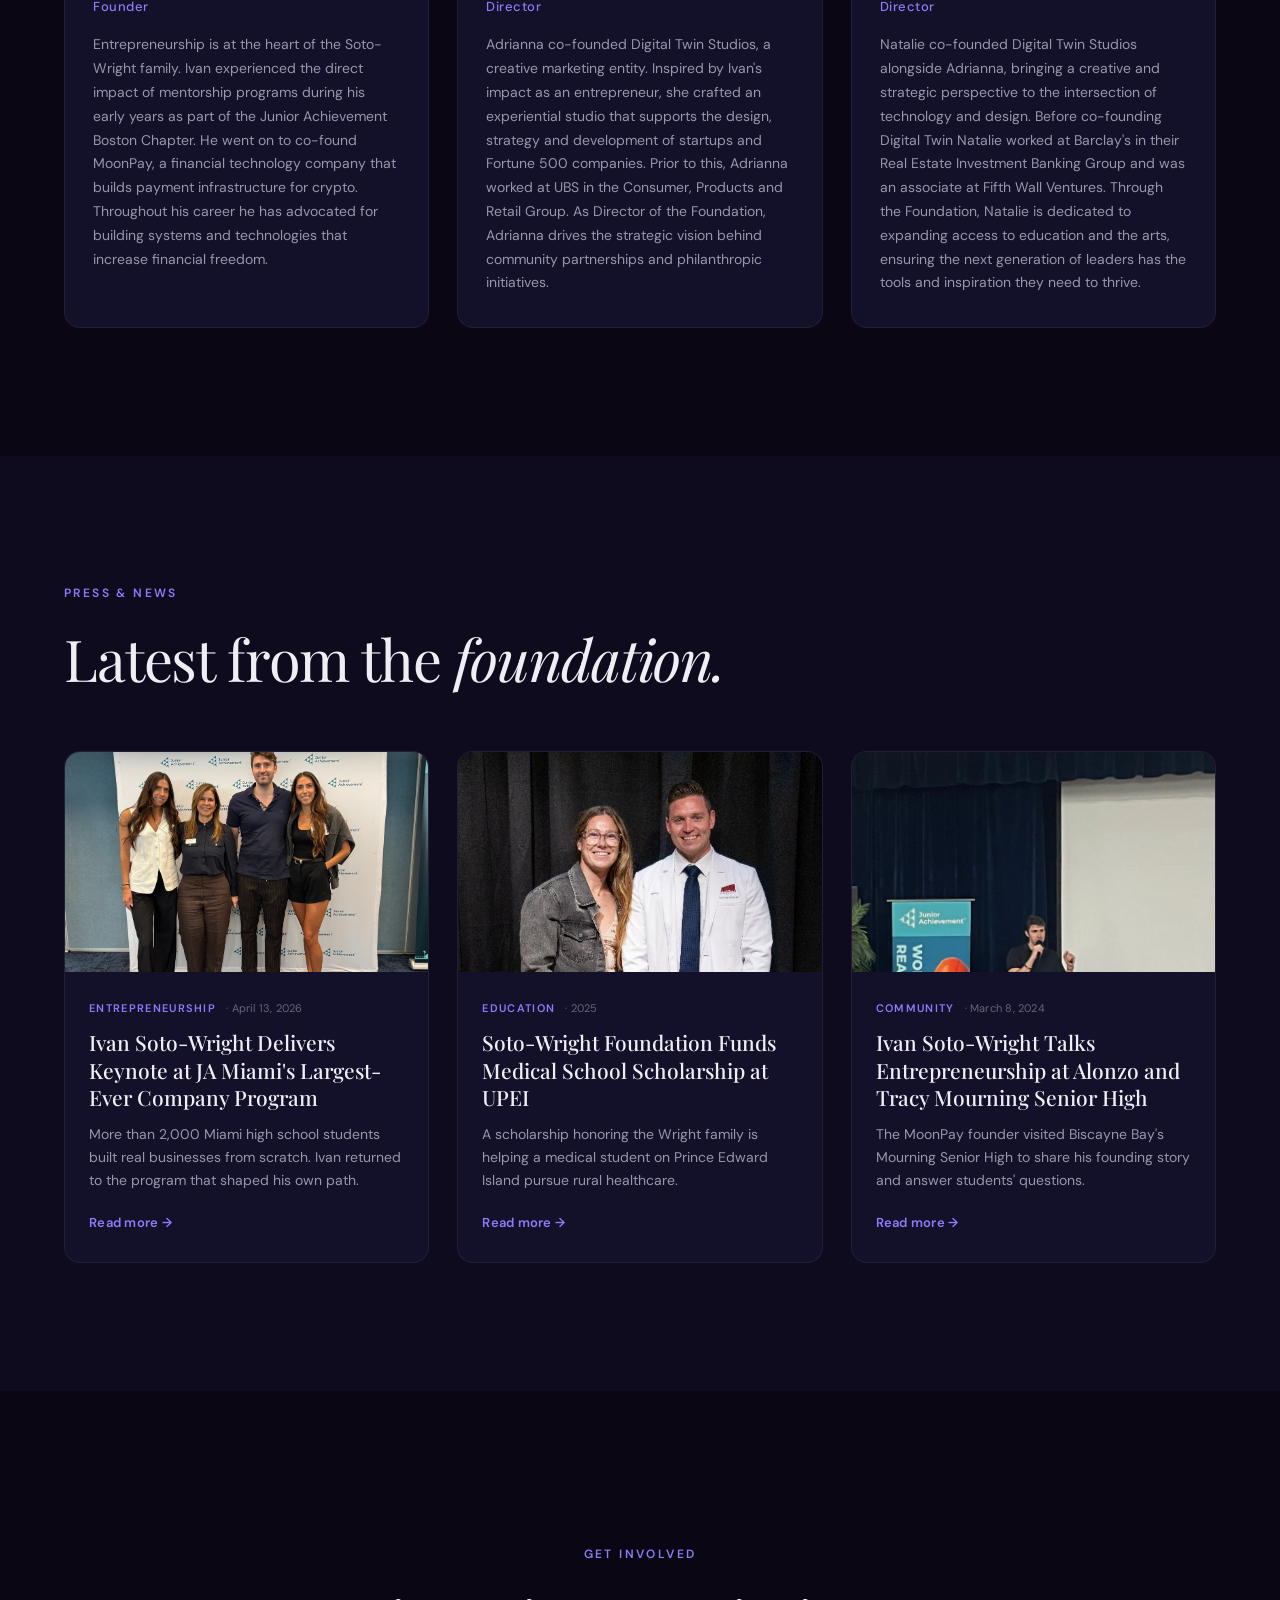
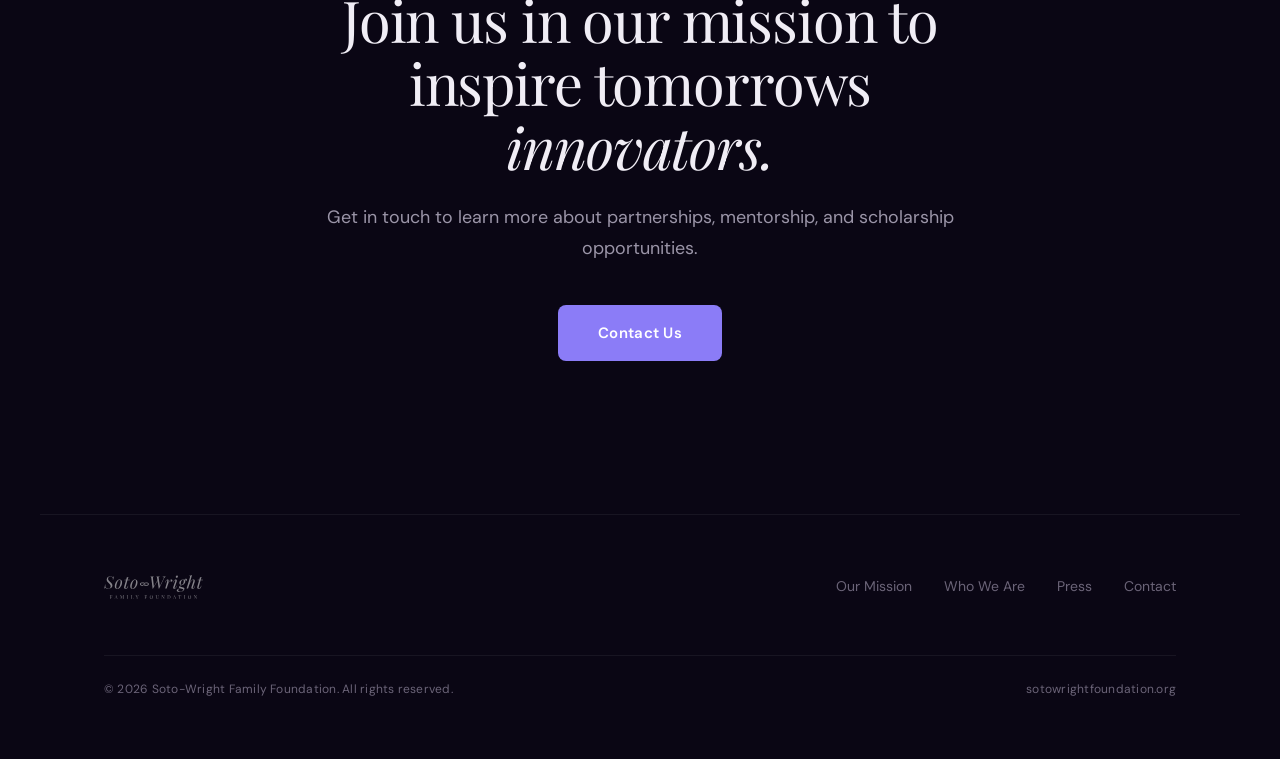
==== commit c2305f39: "Add files via upload" ====
--- a/index.html
+++ b/index.html
@@ -635,7 +635,7 @@
         <div class="who-photo"><img src="assets/ivan-headshot.jpg" alt="Ivan Soto-Wright" style="width:100%;height:100%;object-fit:cover;"></div>
         <div class="who-info">
           <h3>Ivan Soto-Wright</h3>
-          <span class="role">Co-Founder</span>
+          <span class="role">Founder</span>
           <p>Entrepreneurship is at the heart of the Soto-Wright family. Ivan experienced the direct impact of mentorship programs during his early years as part of the Junior Achievement Boston Chapter. He went on to co-found MoonPay, a financial technology company that builds payment infrastructure for crypto. Throughout his career he has advocated for building systems and technologies that increase financial freedom.</p>
         </div>
       </div>
@@ -644,8 +644,8 @@
         <div class="who-photo"><img src="assets/adrianna-headshot.jpg" alt="Adrianna Soto-Wright" style="width:100%;height:100%;object-fit:cover;"></div>
         <div class="who-info">
           <h3>Adrianna Soto-Wright</h3>
-          <span class="role">Co-Founder</span>
-          <p>Adrianna co-founded Digital Twin Studios, a creative marketing entity. Inspired by Ivan's impact as an entrepreneur, she crafted an experiential studio that supports the design, strategy and development of blockchain technology for startups and Fortune 500 companies. As co-founder of the Foundation, Adrianna drives the strategic vision behind community partnerships and philanthropic initiatives.</p>
+          <span class="role">Director</span>
+          <p>Adrianna co-founded Digital Twin Studios, a creative marketing entity. Inspired by Ivan's impact as an entrepreneur, she crafted an experiential studio that supports the design, strategy and development of startups and Fortune 500 companies. Prior to this, Adrianna worked at UBS in the Consumer, Products and Retail Group. As Director of the Foundation, Adrianna drives the strategic vision behind community partnerships and philanthropic initiatives.</p>
         </div>
       </div>
 
@@ -653,8 +653,8 @@
         <div class="who-photo"><img src="assets/natalie-headshot.jpg" alt="Natalie Soto-Wright" style="width:100%;height:100%;object-fit:cover;"></div>
         <div class="who-info">
           <h3>Natalie Soto-Wright</h3>
-          <span class="role">Co-Founder</span>
-          <p>Natalie co-founded Digital Twin Studios alongside Adrianna, bringing a creative and strategic perspective to the intersection of technology and design. Through the Foundation, Natalie is dedicated to expanding access to education and the arts, ensuring the next generation of leaders has the tools and inspiration they need to thrive.</p>
+          <span class="role">Director</span>
+          <p>Natalie co-founded Digital Twin Studios alongside Adrianna, bringing a creative and strategic perspective to the intersection of technology and design. Before co-founding Digital Twin Natalie worked at Barclay's in their Real Estate Investment Banking Group and was an associate at Fifth Wall Ventures. Through the Foundation, Natalie is dedicated to expanding access to education and the arts, ensuring the next generation of leaders has the tools and inspiration they need to thrive.</p>
         </div>
       </div>
 
@@ -683,7 +683,7 @@
     </a>
 
     <a href="press/soto-wright-foundation-upei-medical-scholarship.html" class="press-card reveal reveal-delay-2">
-      <div class="press-img">[Photo]</div>
+      <div class="press-img"><img src="assets/upei-scholarship.jpg" alt="Nate Visser and family - UPEI Medical School Scholarship recipient"></div>
       <div class="press-card-body">
         <div class="press-tag">Education <span class="date">· 2025</span></div>
         <h3>Soto-Wright Foundation Funds Medical School Scholarship at UPEI</h3>
@@ -694,7 +694,7 @@
 
     <a href="press/ivan-soto-wright-tracy-mourning-high-school.html" class="press-card reveal reveal-delay-3">
       <div class="press-img">
-        <img src="assets/ivan_tracy_mourning.jpg" alt="Ivan Soto-Wright with student at Alonzo and Tracy Mourning Senior High School">
+        <img src="assets/ivan-speaking-mourning.jpg" alt="Ivan Soto-Wright speaking at Alonzo and Tracy Mourning Senior High School">
       </div>
       <div class="press-card-body">
         <div class="press-tag">Community <span class="date">· March 8, 2024</span></div>
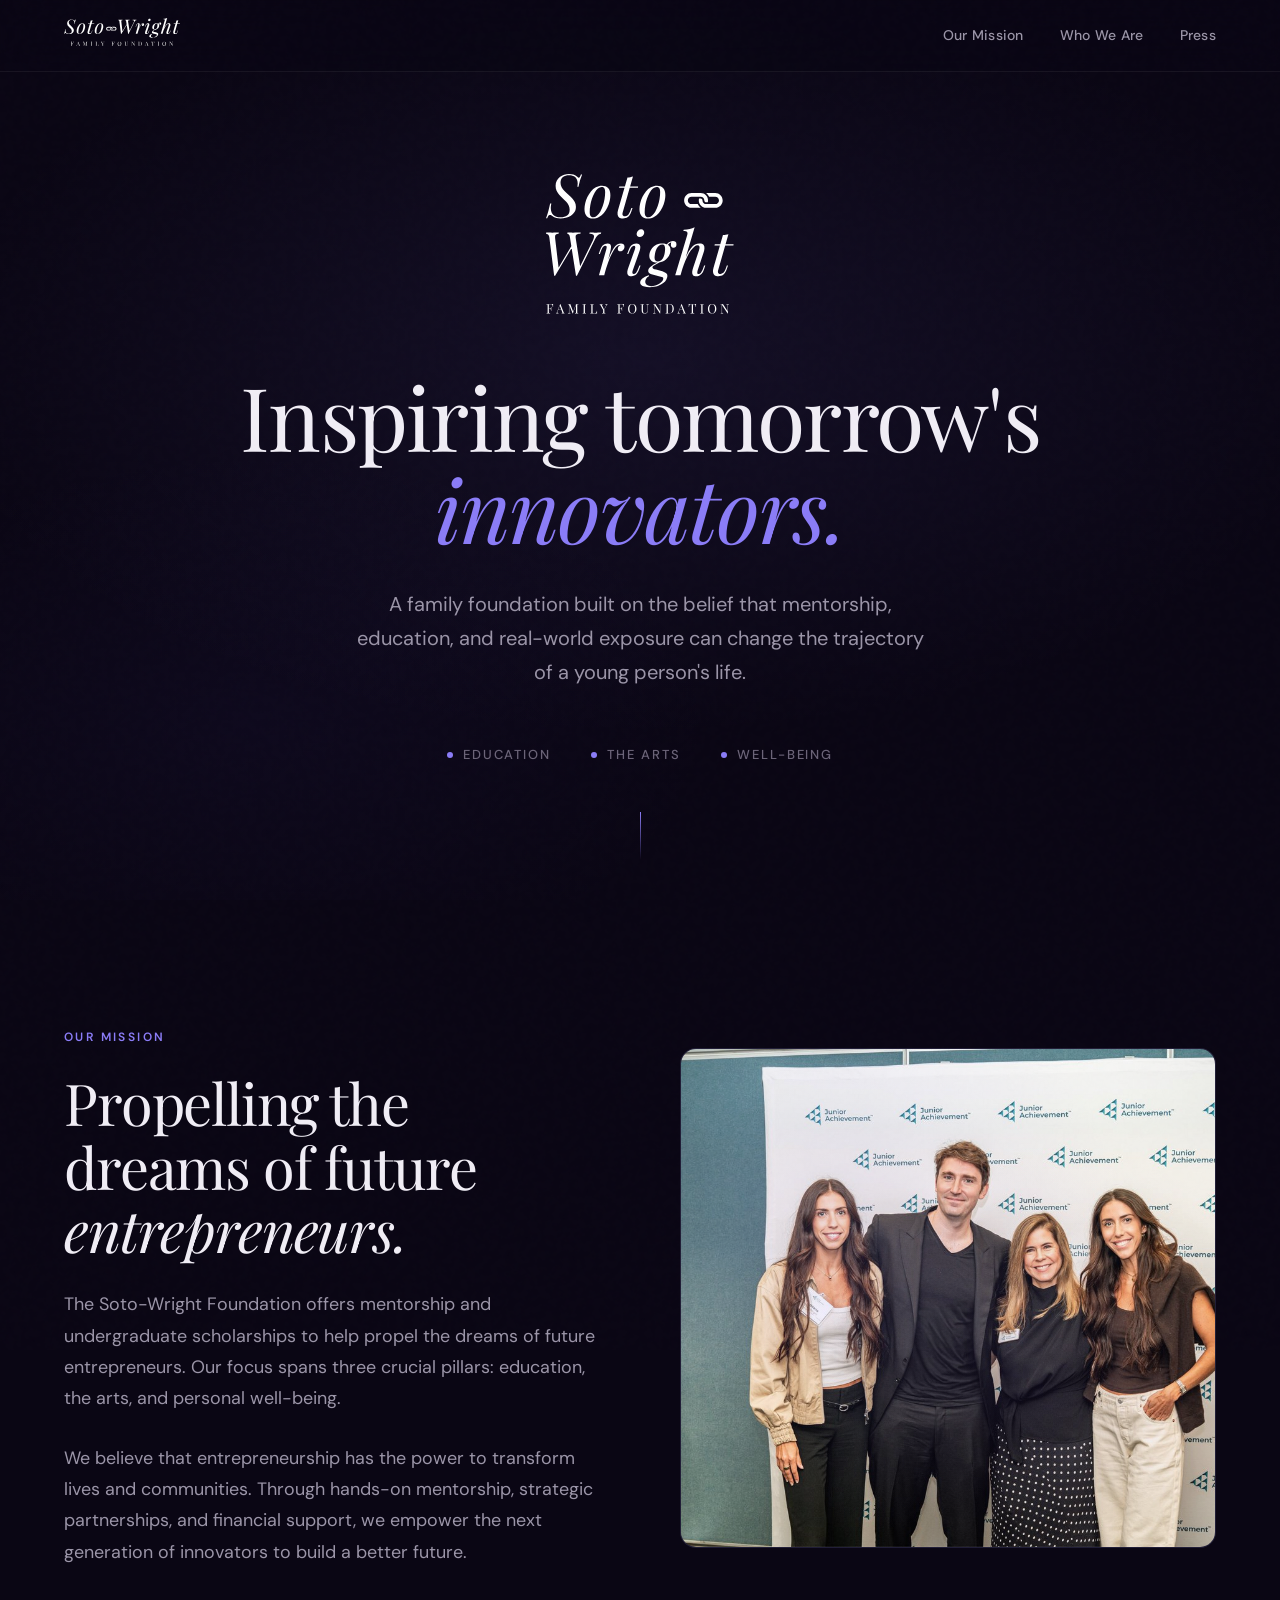
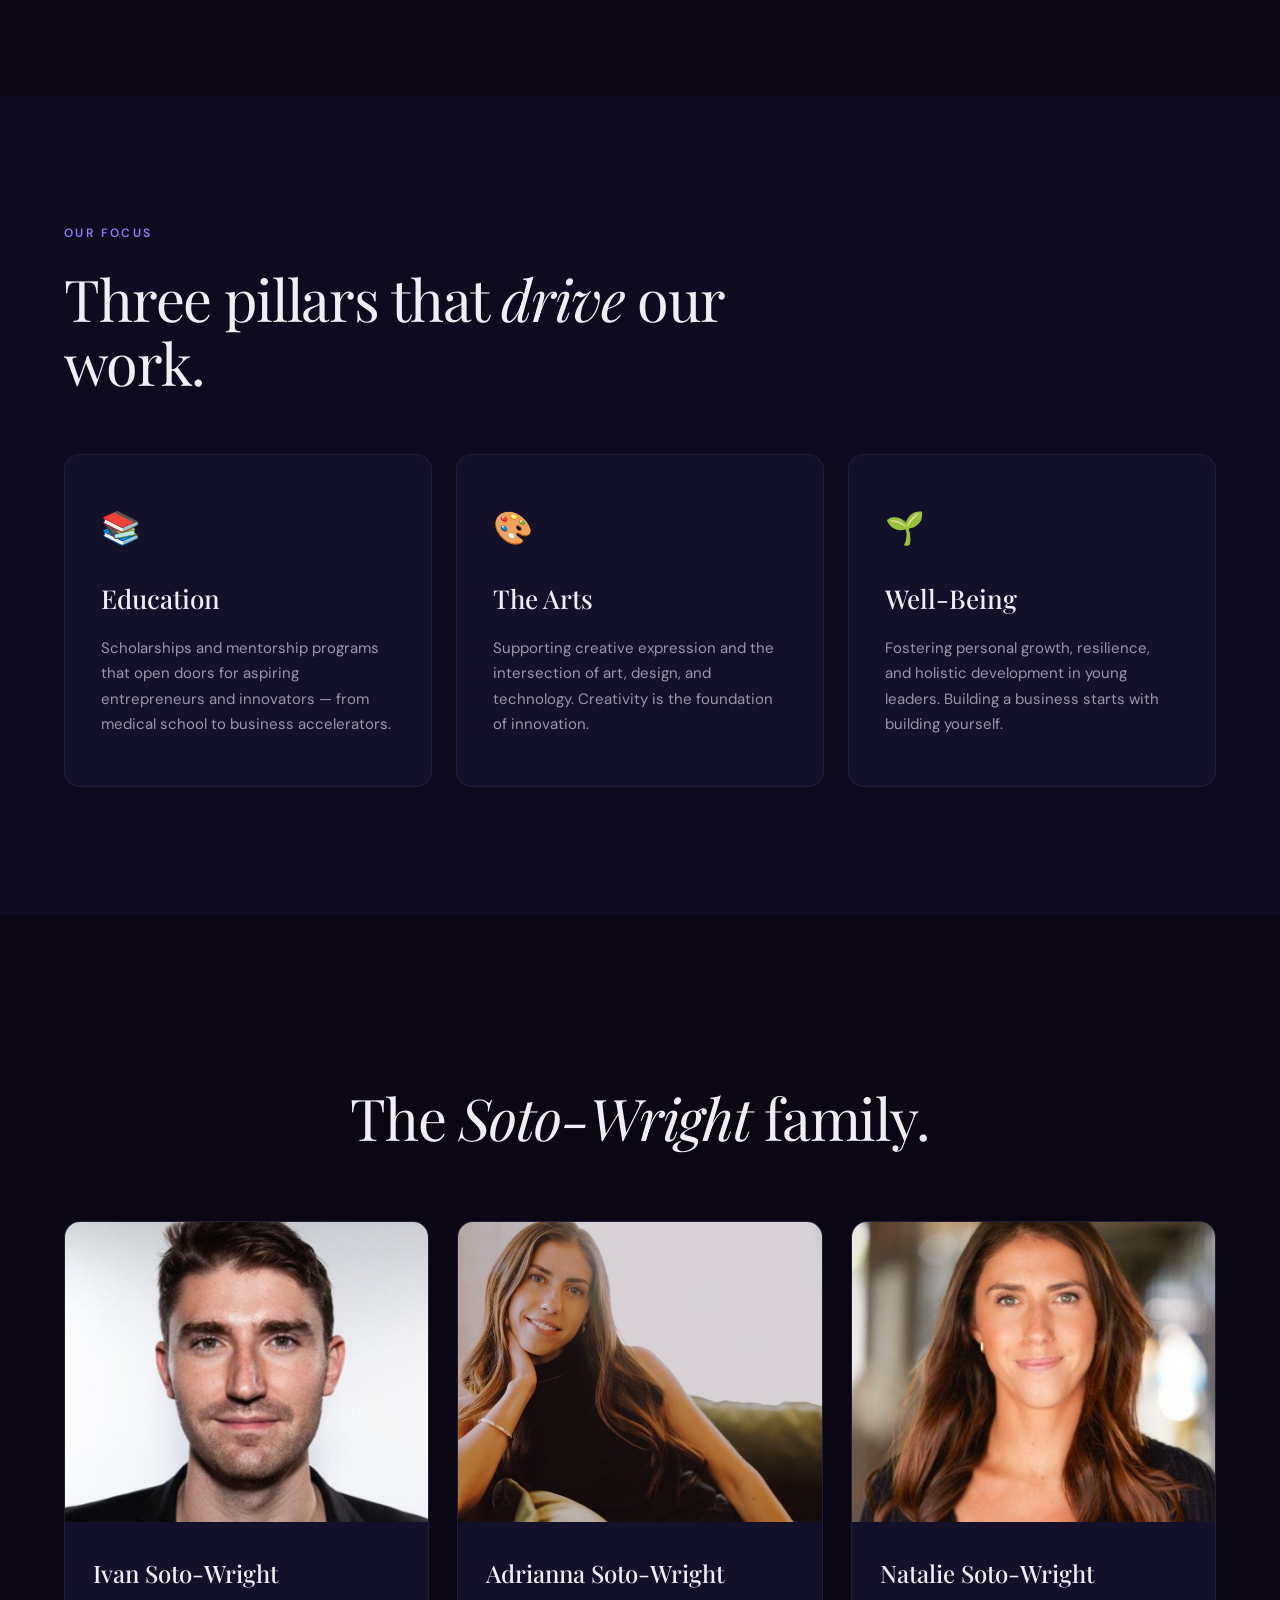
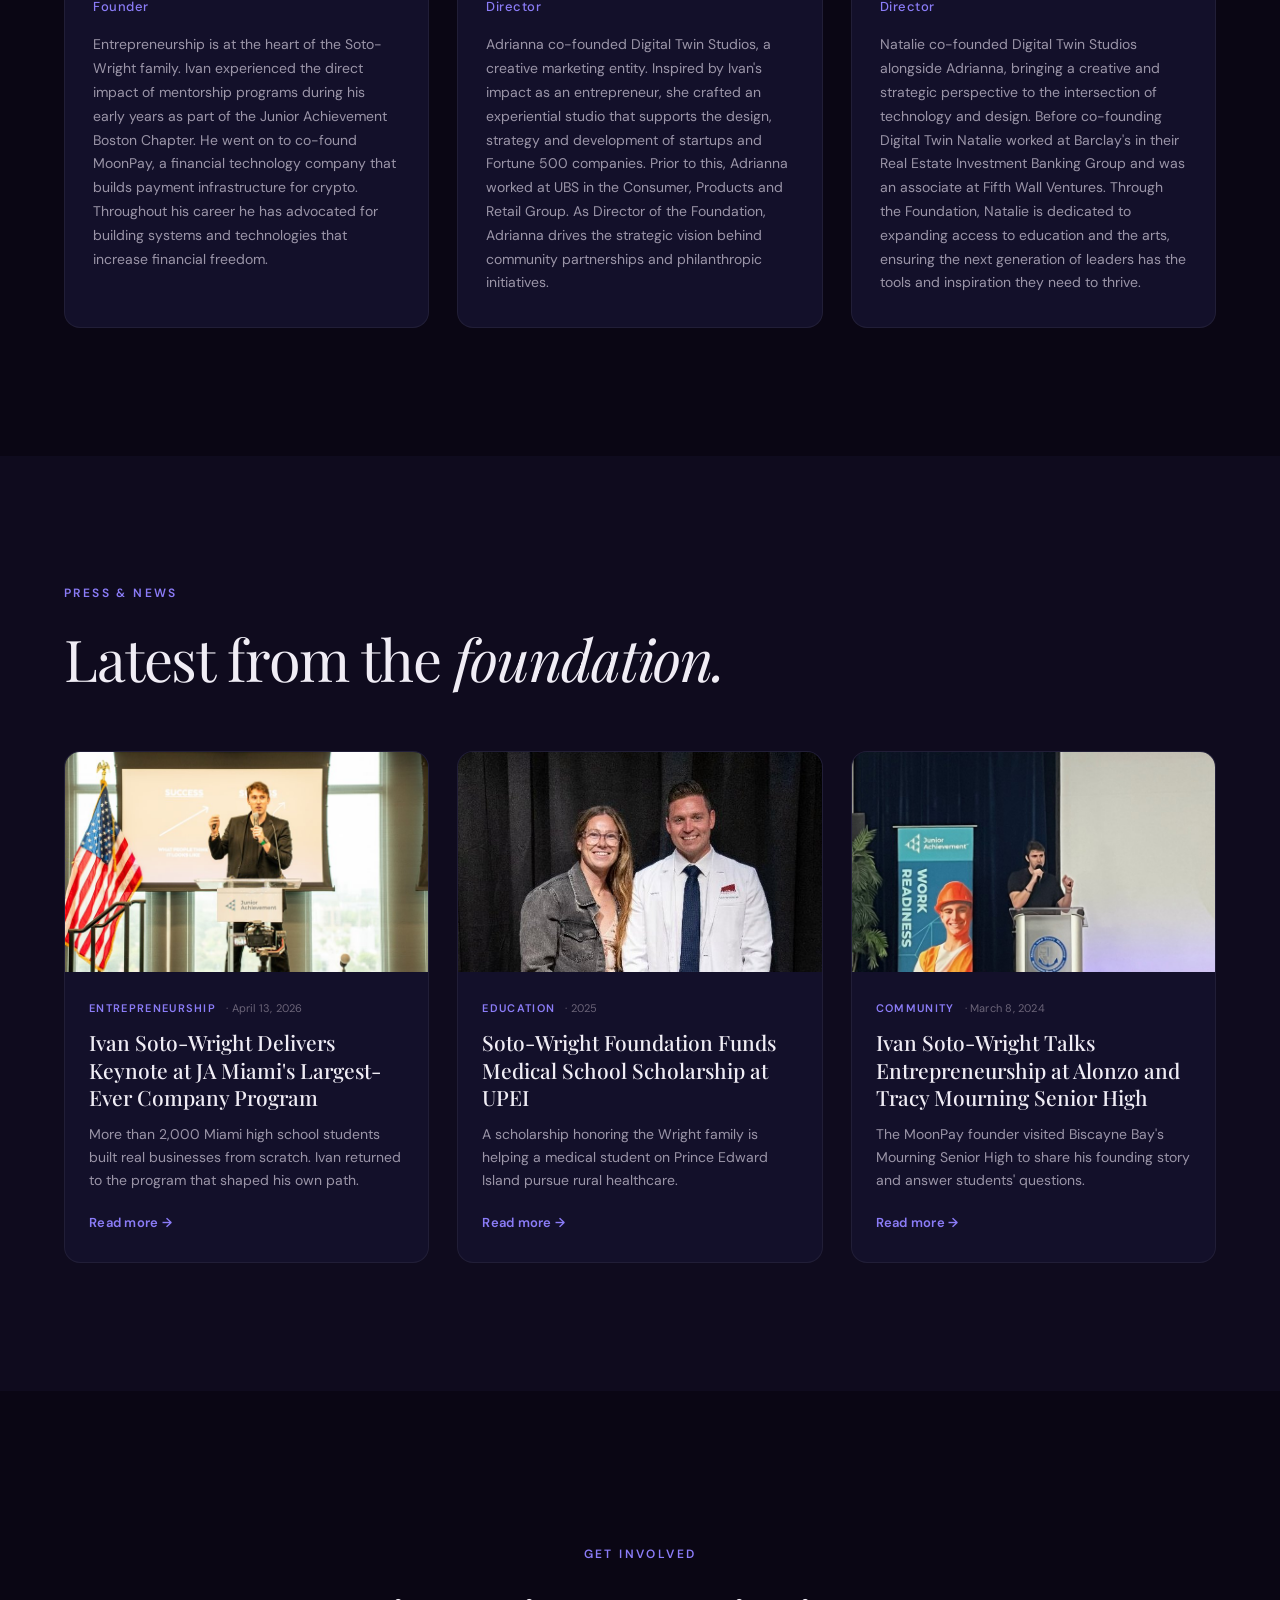
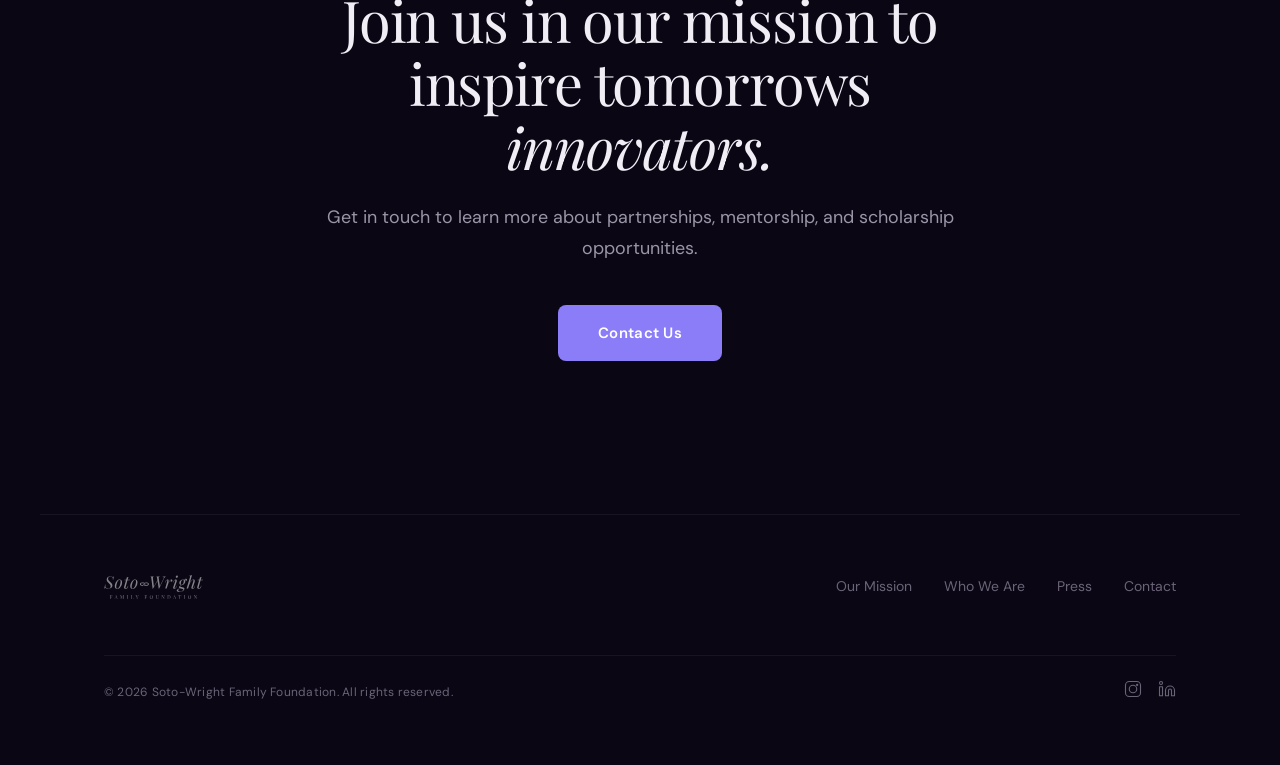
==== commit 83f14d47: "Update site with new photos, favicon, social links" ====
--- a/index.html
+++ b/index.html
@@ -6,6 +6,8 @@
 <title>Soto-Wright Foundation — Inspiring Tomorrow's Innovators</title>
 <meta name="description" content="The Soto-Wright Foundation offers mentorship and scholarships to propel the dreams of future entrepreneurs. Founded by Ivan, Adrianna, and Natalie Soto-Wright.">
 <meta name="keywords" content="Ivan Soto-Wright, Soto-Wright Foundation, MoonPay founder, philanthropy, entrepreneurship, mentorship, scholarships">
+<link rel="icon" type="image/x-icon" href="favicon.ico">
+<link rel="apple-touch-icon" sizes="180x180" href="assets/apple-touch-icon.png">
 <link rel="preconnect" href="https://fonts.googleapis.com">
 <link rel="preconnect" href="https://fonts.gstatic.com" crossorigin>
 <link href="https://fonts.googleapis.com/css2?family=Playfair+Display:ital,wght@0,400;0,500;0,600;0,700;1,400;1,500&family=DM+Sans:ital,wght@0,300;0,400;0,500;0,600;1,300;1,400&display=swap" rel="stylesheet">
@@ -510,6 +512,10 @@
   letter-spacing: 0.02em;
 }
 
+.footer-social { display: flex; gap: 16px; align-items: center; }
+.footer-social a { color: var(--text-muted); transition: color 0.3s; }
+.footer-social a:hover { color: var(--accent); }
+
 /* ---- HAMBURGER ---- */
 .hamburger { display: none; background: none; border: none; cursor: pointer; padding: 8px; position: relative; width: 36px; height: 36px; }
 .hamburger i { position: absolute; left: 6px; width: 24px; height: 1.5px; background: var(--text-secondary); border-radius: 2px; transition: all 0.35s cubic-bezier(0.4,0,0.2,1); }
@@ -592,7 +598,7 @@
       <p class="section-body reveal reveal-delay-3">We believe that entrepreneurship has the power to transform lives and communities. Through hands-on mentorship, strategic partnerships, and financial support, we empower the next generation of innovators to build a better future.</p>
     </div>
     <div class="mission-visual reveal reveal-delay-2" style="padding:0;overflow:hidden;">
-      <img src="assets/ja-event.jpg" alt="Soto-Wright family at Junior Achievement Miami" style="width:100%;height:100%;object-fit:cover;">
+      <img src="assets/ivan-ja-keynote.jpg" alt="Ivan Soto-Wright delivering keynote at Junior Achievement Miami" style="width:100%;height:100%;object-fit:cover;">
     </div>
   </div>
 </section>
@@ -673,7 +679,7 @@
   <div class="press-grid">
 
     <a href="press/ivan-soto-wright-ja-miami-keynote-2026.html" class="press-card reveal reveal-delay-1">
-      <div class="press-img"><img src="assets/ja-event.jpg" alt="Junior Achievement Miami Company Program Competition"></div>
+      <div class="press-img"><img src="assets/ja-winners.jpg" alt="JA Miami Company of the Year winners"></div>
       <div class="press-card-body">
         <div class="press-tag">Entrepreneurship <span class="date">· April 13, 2026</span></div>
         <h3>Ivan Soto-Wright Delivers Keynote at JA Miami's Largest-Ever Company Program</h3>
@@ -729,8 +735,15 @@
     </div>
   </div>
   <div class="footer-bottom">
-    <span>© 2026 Soto-Wright Family Foundation. All rights reserved.</span>
-    <span>sotowrightfoundation.org</span>
+    <span>&copy; 2026 Soto-Wright Family Foundation. All rights reserved.</span>
+    <div class="footer-social">
+      <a href="https://www.instagram.com/sotowrightfoundation/" target="_blank" rel="noopener" aria-label="Instagram">
+        <svg width="18" height="18" viewBox="0 0 24 24" fill="none" stroke="currentColor" stroke-width="1.5" stroke-linecap="round" stroke-linejoin="round"><rect x="2" y="2" width="20" height="20" rx="5"/><circle cx="12" cy="12" r="5"/><circle cx="17.5" cy="6.5" r="1.5" fill="currentColor" stroke="none"/></svg>
+      </a>
+      <a href="https://www.linkedin.com/company/the-soto-wright-foundation" target="_blank" rel="noopener" aria-label="LinkedIn">
+        <svg width="18" height="18" viewBox="0 0 24 24" fill="none" stroke="currentColor" stroke-width="1.5" stroke-linecap="round" stroke-linejoin="round"><path d="M16 8a6 6 0 0 1 6 6v7h-4v-7a2 2 0 0 0-4 0v7h-4v-7a6 6 0 0 1 6-6z"/><rect x="2" y="9" width="4" height="12"/><circle cx="4" cy="4" r="2"/></svg>
+      </a>
+    </div>
   </div>
 </footer>
 
